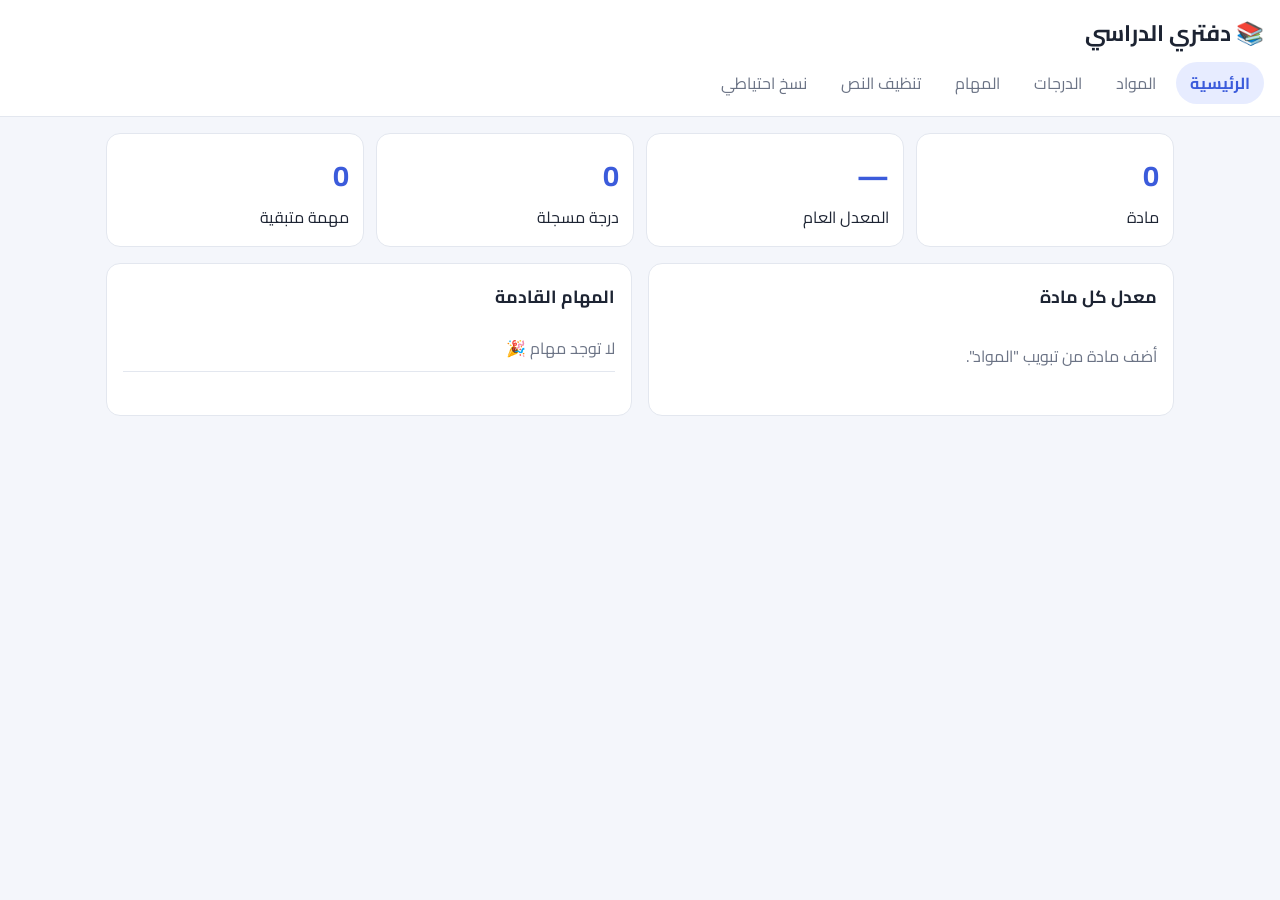
==== index.html @ ba9af7e9 "Add study notebook site: courses, grades, tasks, text cleaner, backup Co-Authored-By: Claude Opus 5." ====
<!doctype html>
<html lang="ar" dir="rtl">
<head>
  <meta charset="utf-8">
  <meta name="viewport" content="width=device-width, initial-scale=1">
  <title>دفتري الدراسي</title>
  <link href="https://fonts.googleapis.com/css2?family=Cairo:wght@400;600;700&display=swap" rel="stylesheet">
  <link rel="stylesheet" href="style.css">
</head>
<body>
  <header class="top">
    <h1>📚 دفتري الدراسي</h1>
    <nav class="tabs">
      <button class="tab active" data-tab="dashboard">الرئيسية</button>
      <button class="tab" data-tab="courses">المواد</button>
      <button class="tab" data-tab="grades">الدرجات</button>
      <button class="tab" data-tab="tasks">المهام</button>
      <button class="tab" data-tab="cleaner">تنظيف النص</button>
      <button class="tab" data-tab="backup">نسخ احتياطي</button>
    </nav>
  </header>
  <main>
    <section id="dashboard" class="panel active">
      <div class="stats">
        <div class="stat"><span class="num" id="st-courses">0</span><span>مادة</span></div>
        <div class="stat"><span class="num" id="st-avg">—</span><span>المعدل العام</span></div>
        <div class="stat"><span class="num" id="st-grades">0</span><span>درجة مسجلة</span></div>
        <div class="stat"><span class="num" id="st-tasks">0</span><span>مهمة متبقية</span></div>
      </div>
      <div class="grid2">
        <div class="card"><h2>معدل كل مادة</h2><div id="course-bars" class="bars"></div></div>
        <div class="card"><h2>المهام القادمة</h2><ul id="upcoming" class="list"></ul></div>
      </div>
    </section>

    <section id="courses" class="panel">
      <form id="course-form" class="card form">
        <h2>إضافة مادة</h2>
        <input type="hidden" name="id">
        <label>اسم المادة <input name="name" required></label>
        <label>المدرّس <input name="teacher"></label>
        <label>الساعات / الوحدات <input name="credits" type="number" min="0" step="0.5" value="3"></label>
        <label>ملاحظات <input name="notes"></label>
        <div class="actions"><button type="submit" class="btn">حفظ</button><button type="reset" class="btn ghost">إلغاء</button></div>
      </form>
      <div class="card"><table id="course-table"><thead><tr><th>المادة</th><th>المدرّس</th><th>الساعات</th><th>المعدل</th><th></th></tr></thead><tbody></tbody></table></div>
    </section>

    <section id="grades" class="panel">
      <form id="grade-form" class="card form">
        <h2>إضافة درجة</h2>
        <input type="hidden" name="id">
        <label>المادة <select name="courseId" required class="course-select"></select></label>
        <label>النوع / العنوان <input name="title" required placeholder="امتحان شهري، كويز..."></label>
        <label>الدرجة <input name="score" type="number" step="0.01" min="0" required></label>
        <label>من <input name="max" type="number" step="0.01" min="0.01" value="100" required></label>
        <label>التاريخ <input name="date" type="date"></label>
        <div class="actions"><button type="submit" class="btn">حفظ</button><button type="reset" class="btn ghost">إلغاء</button></div>
      </form>
      <div class="card">
        <label class="filter">تصفية حسب المادة <select id="grade-filter" class="course-select" data-all="1"></select></label>
        <table id="grade-table"><thead><tr><th>المادة</th><th>العنوان</th><th>الدرجة</th><th>النسبة</th><th>التاريخ</th><th></th></tr></thead><tbody></tbody></table>
      </div>
    </section>

    <section id="tasks" class="panel">
      <form id="task-form" class="card form">
        <h2>إضافة مهمة / واجب</h2>
        <input type="hidden" name="id">
        <label>المادة <select name="courseId" class="course-select" data-none="1"></select></label>
        <label>المهمة <input name="title" required></label>
        <label>موعد التسليم <input name="due" type="date"></label>
        <div class="actions"><button type="submit" class="btn">حفظ</button><button type="reset" class="btn ghost">إلغاء</button></div>
      </form>
      <div class="card"><ul id="task-list" class="list tasks"></ul></div>
    </section>

    <section id="cleaner" class="panel">
      <div class="card">
        <h2>تنظيف النص من الرموز المخفية</h2>
        <p class="muted">يحذف الحروف غير المرئية (مسافات صفرية العرض، علامات اتجاه، BOM، شرطات ناعمة…) اللي بتيجي مع النصوص المنسوخة من المواقع أو أدوات الذكاء الاصطناعي، ويوحّد المسافات وعلامات التنصيص، ويشيل رموز Markdown لو حبيت.</p>
        <div class="opts">
          <label><input type="checkbox" id="o-invisible" checked> حذف الحروف المخفية</label>
          <label><input type="checkbox" id="o-spaces" checked> توحيد المسافات</label>
          <label><input type="checkbox" id="o-quotes" checked> توحيد علامات التنصيص والشرطات</label>
          <label><input type="checkbox" id="o-markdown"> حذف رموز Markdown (** # - `)</label>
          <label><input type="checkbox" id="o-emoji"> حذف الإيموجي</label>
          <label><input type="checkbox" id="o-tatweel"> حذف التطويل (ـ)</label>
        </div>
        <div class="grid2">
          <label>النص الأصلي<textarea id="c-in" rows="12" placeholder="الصق النص هنا..."></textarea></label>
          <label>النص بعد التنظيف<textarea id="c-out" rows="12" readonly></textarea></label>
        </div>
        <div class="actions">
          <button class="btn" id="c-run">نظّف</button>
          <button class="btn ghost" id="c-copy">نسخ النتيجة</button>
          <span id="c-report" class="muted"></span>
        </div>
      </div>
    </section>

    <section id="backup" class="panel">
      <div class="card">
        <h2>النسخ الاحتياطي</h2>
        <p class="muted">البيانات تُحفظ تلقائياً في المتصفح على جهازك. نزّل نسخة احتياطية حتى لا تضيع إذا مسحت بيانات المتصفح.</p>
        <div class="actions">
          <button class="btn" id="b-json">تنزيل نسخة (JSON)</button>
          <button class="btn ghost" id="b-csv">تصدير الدرجات (CSV / Excel)</button>
          <label class="btn ghost">استيراد نسخة<input type="file" id="b-import" accept=".json" hidden></label>
          <button class="btn danger" id="b-clear">مسح كل البيانات</button>
        </div>
      </div>
    </section>
  </main>
  <div id="toast" class="toast"></div>
  <script src="app.js"></script>
</body>
</html>
---- style.css ----
:root {
  --bg: #f4f6fb; --card: #fff; --text: #1d2433; --muted: #6b7385;
  --line: #e3e7ef; --accent: #3b5bdb; --accent-soft: #e7ecff;
  --good: #2f9e44; --mid: #e8890c; --bad: #e03131;
}
@media (prefers-color-scheme: dark) {
  :root { --bg: #12151c; --card: #1b2029; --text: #e6e9f0; --muted: #9aa3b5;
    --line: #2b3240; --accent: #7b93ff; --accent-soft: #252d45; }
}
* { box-sizing: border-box; }
body { margin: 0; font-family: "Cairo", system-ui, sans-serif; background: var(--bg); color: var(--text); }
.top { background: var(--card); border-bottom: 1px solid var(--line); padding: 12px 16px; position: sticky; top: 0; z-index: 5; }
.top h1 { margin: 0 0 8px; font-size: 1.4rem; }
.tabs { display: flex; gap: 6px; overflow-x: auto; }
.tab { border: 0; background: transparent; color: var(--muted); font: inherit; padding: 6px 14px; border-radius: 999px; cursor: pointer; white-space: nowrap; }
.tab.active { background: var(--accent-soft); color: var(--accent); font-weight: 700; }
main { max-width: 1100px; margin: 0 auto; padding: 16px; }
.panel { display: none; } .panel.active { display: block; }
.card { background: var(--card); border: 1px solid var(--line); border-radius: 14px; padding: 16px; margin-bottom: 16px; overflow-x: auto; }
.card h2 { margin: 0 0 12px; font-size: 1.1rem; }
.stats { display: grid; grid-template-columns: repeat(auto-fit, minmax(150px, 1fr)); gap: 12px; margin-bottom: 16px; }
.stat { background: var(--card); border: 1px solid var(--line); border-radius: 14px; padding: 14px; display: flex; flex-direction: column; }
.stat .num { font-size: 1.8rem; font-weight: 700; color: var(--accent); }
.grid2 { display: grid; grid-template-columns: repeat(auto-fit, minmax(300px, 1fr)); gap: 16px; }
.form { display: grid; grid-template-columns: repeat(auto-fit, minmax(180px, 1fr)); gap: 10px 14px; align-items: end; }
.form h2, .form .actions { grid-column: 1 / -1; }
label { display: flex; flex-direction: column; gap: 4px; font-size: .9rem; color: var(--muted); }
input, select, textarea { font: inherit; color: var(--text); background: var(--bg); border: 1px solid var(--line); border-radius: 8px; padding: 8px 10px; }
textarea { resize: vertical; width: 100%; }
.actions { display: flex; flex-wrap: wrap; gap: 8px; align-items: center; margin-top: 8px; }
.btn { font: inherit; border: 1px solid var(--accent); background: var(--accent); color: #fff; padding: 7px 16px; border-radius: 8px; cursor: pointer; display: inline-block; }
.btn.ghost { background: transparent; color: var(--accent); }
.btn.danger { background: transparent; border-color: var(--bad); color: var(--bad); }
.btn.sm { padding: 2px 10px; font-size: .85rem; }
table { width: 100%; border-collapse: collapse; }
th, td { text-align: start; padding: 8px; border-bottom: 1px solid var(--line); white-space: nowrap; }
th { color: var(--muted); font-weight: 600; font-size: .9rem; }
.list { list-style: none; margin: 0; padding: 0; }
.list li { padding: 8px 0; border-bottom: 1px solid var(--line); display: flex; gap: 8px; align-items: center; }
.list li .grow { flex: 1; }
.tasks li.done .grow { text-decoration: line-through; color: var(--muted); }
.tag { font-size: .8rem; background: var(--accent-soft); color: var(--accent); padding: 1px 8px; border-radius: 999px; }
.late { color: var(--bad); font-weight: 600; }
.bars .row { margin-bottom: 10px; }
.bars .lbl { display: flex; justify-content: space-between; font-size: .9rem; }
.bars .track { height: 10px; background: var(--line); border-radius: 99px; overflow: hidden; }
.bars .fill { height: 100%; border-radius: 99px; }
.good { color: var(--good); } .mid { color: var(--mid); } .bad { color: var(--bad); }
.muted { color: var(--muted); }
.opts { display: flex; flex-wrap: wrap; gap: 8px 18px; margin-bottom: 12px; }
.opts label { flex-direction: row; align-items: center; color: var(--text); }
.filter { max-width: 260px; margin-bottom: 8px; }
.empty { color: var(--muted); padding: 12px 0; }
.toast { position: fixed; bottom: 20px; left: 50%; transform: translateX(-50%); background: var(--text); color: var(--bg); padding: 8px 18px; border-radius: 8px; opacity: 0; transition: opacity .2s; pointer-events: none; }
.toast.show { opacity: 1; }
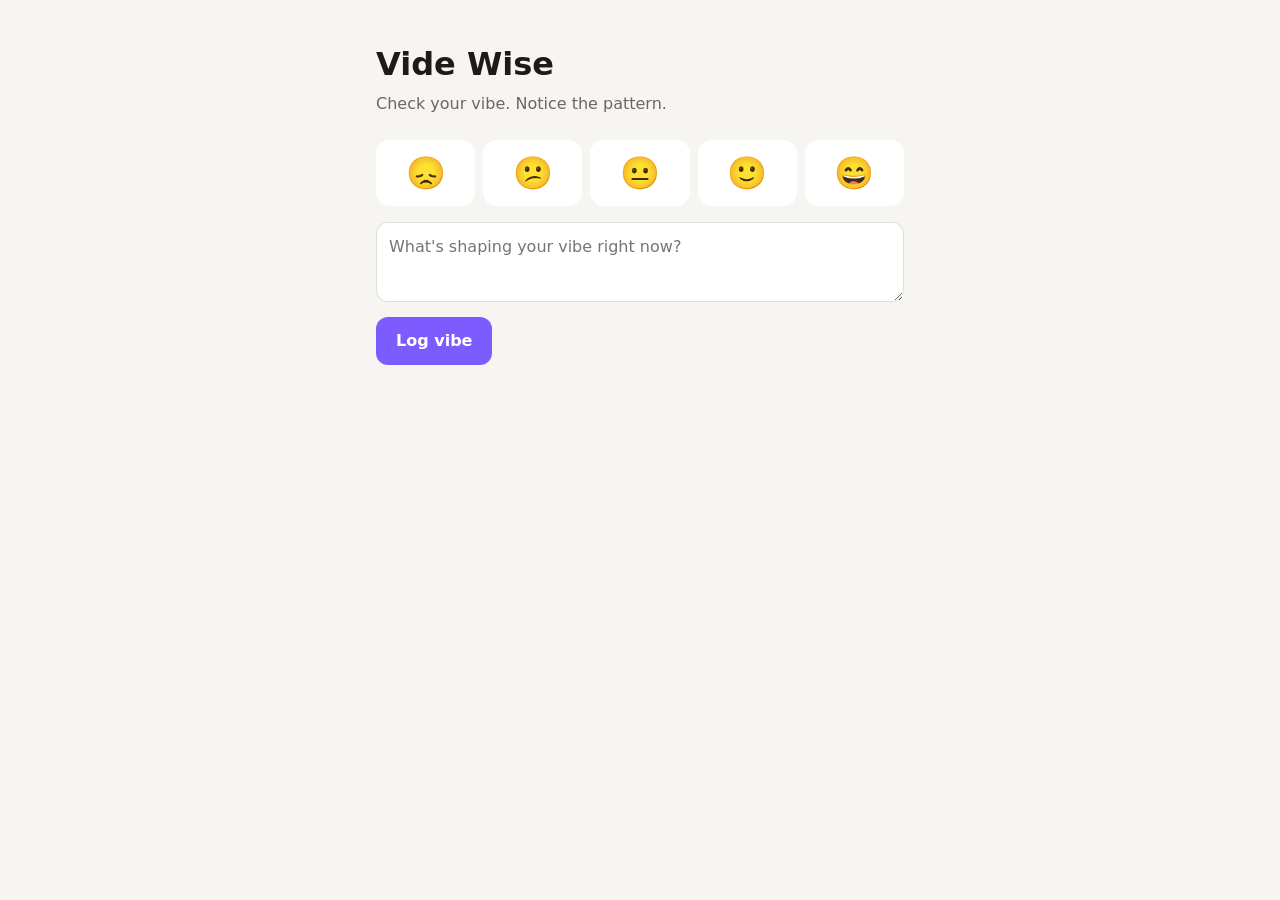
==== commit cb34eb68: "Add Vide Wise vibe tracker page Co-Authored-By: Claude Opus 5.5 <noreply@anthropic.com> Claude-Sessi" ====
--- a/index.html
+++ b/index.html
@@ -1,118 +1,42 @@
 <!doctype html>
-<html lang="ar" dir="rtl">
+<html lang="en">
 <head>
-  <meta charset="utf-8">
-  <meta name="viewport" content="width=device-width, initial-scale=1">
-  <title>دفتري الدراسي</title>
-  <link href="https://fonts.googleapis.com/css2?family=Cairo:wght@400;600;700&display=swap" rel="stylesheet">
-  <link rel="stylesheet" href="style.css">
+<meta charset="utf-8">
+<meta name="viewport" content="width=device-width,initial-scale=1">
+<title>Vide Wise</title>
+<style>
+:root{--bg:#f7f5f2;--fg:#1d1b19;--muted:#6b665f;--card:#fff;--accent:#7c5cff}
+@media (prefers-color-scheme:dark){:root{--bg:#141312;--fg:#eeeae4;--muted:#9a948b;--card:#1f1d1b;--accent:#a08bff}}
+*{box-sizing:border-box}body{margin:0;background:var(--bg);color:var(--fg);font:16px/1.5 system-ui,sans-serif}
+main{max-width:560px;margin:0 auto;padding:40px 16px}
+h1{margin:0 0 4px;font-size:2rem}p.sub{color:var(--muted);margin:0 0 24px}
+.moods{display:grid;grid-template-columns:repeat(5,1fr);gap:8px}
+.moods button{font-size:2rem;padding:12px 0;border:2px solid transparent;border-radius:14px;background:var(--card);cursor:pointer}
+.moods button.on{border-color:var(--accent)}
+textarea{width:100%;margin:16px 0 8px;padding:12px;border-radius:12px;border:1px solid #8884;background:var(--card);color:var(--fg);font:inherit;min-height:80px}
+#save{background:var(--accent);color:#fff;border:0;border-radius:12px;padding:12px 20px;font:inherit;font-weight:600;cursor:pointer}
+ul{list-style:none;padding:0;margin:32px 0 0}li{background:var(--card);border-radius:12px;padding:12px 14px;margin-bottom:8px;display:flex;gap:12px}
+li .e{font-size:1.6rem}li small{color:var(--muted);display:block}
+</style>
 </head>
 <body>
-  <header class="top">
-    <h1>📚 دفتري الدراسي</h1>
-    <nav class="tabs">
-      <button class="tab active" data-tab="dashboard">الرئيسية</button>
-      <button class="tab" data-tab="courses">المواد</button>
-      <button class="tab" data-tab="grades">الدرجات</button>
-      <button class="tab" data-tab="tasks">المهام</button>
-      <button class="tab" data-tab="cleaner">تنظيف النص</button>
-      <button class="tab" data-tab="backup">نسخ احتياطي</button>
-    </nav>
-  </header>
-  <main>
-    <section id="dashboard" class="panel active">
-      <div class="stats">
-        <div class="stat"><span class="num" id="st-courses">0</span><span>مادة</span></div>
-        <div class="stat"><span class="num" id="st-avg">—</span><span>المعدل العام</span></div>
-        <div class="stat"><span class="num" id="st-grades">0</span><span>درجة مسجلة</span></div>
-        <div class="stat"><span class="num" id="st-tasks">0</span><span>مهمة متبقية</span></div>
-      </div>
-      <div class="grid2">
-        <div class="card"><h2>معدل كل مادة</h2><div id="course-bars" class="bars"></div></div>
-        <div class="card"><h2>المهام القادمة</h2><ul id="upcoming" class="list"></ul></div>
-      </div>
-    </section>
-
-    <section id="courses" class="panel">
-      <form id="course-form" class="card form">
-        <h2>إضافة مادة</h2>
-        <input type="hidden" name="id">
-        <label>اسم المادة <input name="name" required></label>
-        <label>المدرّس <input name="teacher"></label>
-        <label>الساعات / الوحدات <input name="credits" type="number" min="0" step="0.5" value="3"></label>
-        <label>ملاحظات <input name="notes"></label>
-        <div class="actions"><button type="submit" class="btn">حفظ</button><button type="reset" class="btn ghost">إلغاء</button></div>
-      </form>
-      <div class="card"><table id="course-table"><thead><tr><th>المادة</th><th>المدرّس</th><th>الساعات</th><th>المعدل</th><th></th></tr></thead><tbody></tbody></table></div>
-    </section>
-
-    <section id="grades" class="panel">
-      <form id="grade-form" class="card form">
-        <h2>إضافة درجة</h2>
-        <input type="hidden" name="id">
-        <label>المادة <select name="courseId" required class="course-select"></select></label>
-        <label>النوع / العنوان <input name="title" required placeholder="امتحان شهري، كويز..."></label>
-        <label>الدرجة <input name="score" type="number" step="0.01" min="0" required></label>
-        <label>من <input name="max" type="number" step="0.01" min="0.01" value="100" required></label>
-        <label>التاريخ <input name="date" type="date"></label>
-        <div class="actions"><button type="submit" class="btn">حفظ</button><button type="reset" class="btn ghost">إلغاء</button></div>
-      </form>
-      <div class="card">
-        <label class="filter">تصفية حسب المادة <select id="grade-filter" class="course-select" data-all="1"></select></label>
-        <table id="grade-table"><thead><tr><th>المادة</th><th>العنوان</th><th>الدرجة</th><th>النسبة</th><th>التاريخ</th><th></th></tr></thead><tbody></tbody></table>
-      </div>
-    </section>
-
-    <section id="tasks" class="panel">
-      <form id="task-form" class="card form">
-        <h2>إضافة مهمة / واجب</h2>
-        <input type="hidden" name="id">
-        <label>المادة <select name="courseId" class="course-select" data-none="1"></select></label>
-        <label>المهمة <input name="title" required></label>
-        <label>موعد التسليم <input name="due" type="date"></label>
-        <div class="actions"><button type="submit" class="btn">حفظ</button><button type="reset" class="btn ghost">إلغاء</button></div>
-      </form>
-      <div class="card"><ul id="task-list" class="list tasks"></ul></div>
-    </section>
-
-    <section id="cleaner" class="panel">
-      <div class="card">
-        <h2>تنظيف النص من الرموز المخفية</h2>
-        <p class="muted">يحذف الحروف غير المرئية (مسافات صفرية العرض، علامات اتجاه، BOM، شرطات ناعمة…) اللي بتيجي مع النصوص المنسوخة من المواقع أو أدوات الذكاء الاصطناعي، ويوحّد المسافات وعلامات التنصيص، ويشيل رموز Markdown لو حبيت.</p>
-        <div class="opts">
-          <label><input type="checkbox" id="o-invisible" checked> حذف الحروف المخفية</label>
-          <label><input type="checkbox" id="o-spaces" checked> توحيد المسافات</label>
-          <label><input type="checkbox" id="o-quotes" checked> توحيد علامات التنصيص والشرطات</label>
-          <label><input type="checkbox" id="o-markdown"> حذف رموز Markdown (** # - `)</label>
-          <label><input type="checkbox" id="o-emoji"> حذف الإيموجي</label>
-          <label><input type="checkbox" id="o-tatweel"> حذف التطويل (ـ)</label>
-        </div>
-        <div class="grid2">
-          <label>النص الأصلي<textarea id="c-in" rows="12" placeholder="الصق النص هنا..."></textarea></label>
-          <label>النص بعد التنظيف<textarea id="c-out" rows="12" readonly></textarea></label>
-        </div>
-        <div class="actions">
-          <button class="btn" id="c-run">نظّف</button>
-          <button class="btn ghost" id="c-copy">نسخ النتيجة</button>
-          <span id="c-report" class="muted"></span>
-        </div>
-      </div>
-    </section>
-
-    <section id="backup" class="panel">
-      <div class="card">
-        <h2>النسخ الاحتياطي</h2>
-        <p class="muted">البيانات تُحفظ تلقائياً في المتصفح على جهازك. نزّل نسخة احتياطية حتى لا تضيع إذا مسحت بيانات المتصفح.</p>
-        <div class="actions">
-          <button class="btn" id="b-json">تنزيل نسخة (JSON)</button>
-          <button class="btn ghost" id="b-csv">تصدير الدرجات (CSV / Excel)</button>
-          <label class="btn ghost">استيراد نسخة<input type="file" id="b-import" accept=".json" hidden></label>
-          <button class="btn danger" id="b-clear">مسح كل البيانات</button>
-        </div>
-      </div>
-    </section>
-  </main>
-  <div id="toast" class="toast"></div>
-  <script src="app.js"></script>
+<main>
+<h1>Vide Wise</h1>
+<p class="sub">Check your vibe. Notice the pattern.</p>
+<div class="moods" id="moods"></div>
+<textarea id="note" placeholder="What's shaping your vibe right now?"></textarea>
+<button id="save">Log vibe</button>
+<ul id="log"></ul>
+</main>
+<script>
+const M=["😞","😕","😐","🙂","😄"];let pick=null;
+const get=()=>{try{return JSON.parse(localStorage.vw||"[]")}catch{return[]}};
+const put=v=>{try{localStorage.vw=JSON.stringify(v)}catch{}};
+const moods=document.getElementById("moods");
+M.forEach((e,i)=>{const b=document.createElement("button");b.textContent=e;b.onclick=()=>{pick=i;[...moods.children].forEach((c,j)=>c.classList.toggle("on",j===i))};moods.append(b)});
+function render(){document.getElementById("log").innerHTML=get().map(x=>`<li><span class="e">${M[x.m]}</span><div>${x.n.replace(/[<&]/g,c=>c=="<"?"&lt;":"&amp;")||"<i>no note</i>"}<small>${new Date(x.t).toLocaleString()}</small></div></li>`).join("")}
+document.getElementById("save").onclick=()=>{if(pick===null)return alert("Pick a vibe first");const n=document.getElementById("note");put([{m:pick,n:n.value.trim(),t:Date.now()},...get()]);n.value="";render()};
+render();
+</script>
 </body>
 </html>
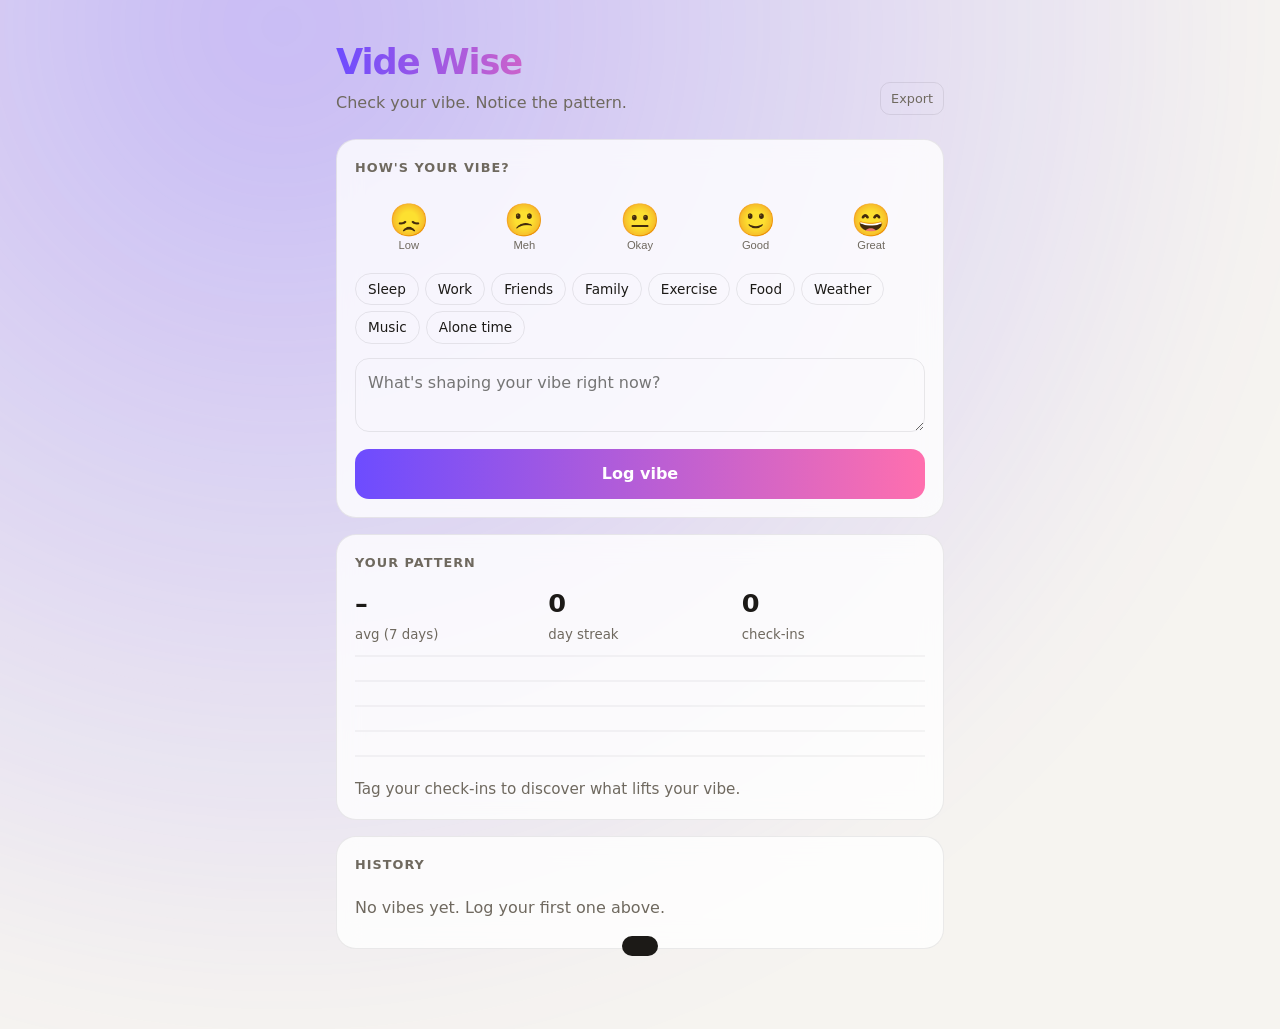
==== commit b0d3049f: "Upgrade Vide Wise: tags, stats, streak, trend chart, insights, export Co-Authored-By: Claude Opus 5." ====
--- a/index.html
+++ b/index.html
@@ -5,38 +5,117 @@
 <meta name="viewport" content="width=device-width,initial-scale=1">
 <title>Vide Wise</title>
 <style>
-:root{--bg:#f7f5f2;--fg:#1d1b19;--muted:#6b665f;--card:#fff;--accent:#7c5cff}
-@media (prefers-color-scheme:dark){:root{--bg:#141312;--fg:#eeeae4;--muted:#9a948b;--card:#1f1d1b;--accent:#a08bff}}
-*{box-sizing:border-box}body{margin:0;background:var(--bg);color:var(--fg);font:16px/1.5 system-ui,sans-serif}
-main{max-width:560px;margin:0 auto;padding:40px 16px}
-h1{margin:0 0 4px;font-size:2rem}p.sub{color:var(--muted);margin:0 0 24px}
+:root{--bg:#f6f4f0;--fg:#1c1a17;--muted:#6f695f;--card:#ffffffcc;--line:#00000014;--accent:#6d4cff;--accent2:#ff6fae}
+@media (prefers-color-scheme:dark){:root{--bg:#100f14;--fg:#efebe5;--muted:#9a948b;--card:#1d1b24cc;--line:#ffffff14;--accent:#9b85ff;--accent2:#ff8cc0}}
+*{box-sizing:border-box}html,body{margin:0}
+body{background:var(--bg);color:var(--fg);font:16px/1.5 system-ui,-apple-system,"Segoe UI",sans-serif;min-height:100vh;transition:background .6s}
+#glow{position:fixed;inset:-20vmax;z-index:-1;filter:blur(80px);opacity:.35;transition:background .8s}
+main{max-width:640px;margin:0 auto;padding:36px 16px 64px}
+header{display:flex;justify-content:space-between;align-items:end;gap:12px;margin-bottom:24px}
+h1{margin:0;font-size:2.2rem;letter-spacing:-.03em;background:linear-gradient(90deg,var(--accent),var(--accent2));-webkit-background-clip:text;background-clip:text;color:transparent}
+.sub{color:var(--muted);margin:2px 0 0}
+.card{background:var(--card);backdrop-filter:blur(12px);border:1px solid var(--line);border-radius:20px;padding:18px;margin-bottom:16px}
+h2{font-size:.8rem;text-transform:uppercase;letter-spacing:.08em;color:var(--muted);margin:0 0 12px}
 .moods{display:grid;grid-template-columns:repeat(5,1fr);gap:8px}
-.moods button{font-size:2rem;padding:12px 0;border:2px solid transparent;border-radius:14px;background:var(--card);cursor:pointer}
-.moods button.on{border-color:var(--accent)}
-textarea{width:100%;margin:16px 0 8px;padding:12px;border-radius:12px;border:1px solid #8884;background:var(--card);color:var(--fg);font:inherit;min-height:80px}
-#save{background:var(--accent);color:#fff;border:0;border-radius:12px;padding:12px 20px;font:inherit;font-weight:600;cursor:pointer}
-ul{list-style:none;padding:0;margin:32px 0 0}li{background:var(--card);border-radius:12px;padding:12px 14px;margin-bottom:8px;display:flex;gap:12px}
-li .e{font-size:1.6rem}li small{color:var(--muted);display:block}
+.moods button{font-size:2rem;padding:10px 0 6px;border:2px solid transparent;border-radius:16px;background:transparent;cursor:pointer;transition:transform .15s,border-color .15s;color:var(--fg)}
+.moods button span{display:block;font-size:.7rem;color:var(--muted)}
+.moods button:hover{transform:translateY(-3px)}
+.moods button.on{border-color:var(--accent);transform:scale(1.06)}
+.tags{display:flex;flex-wrap:wrap;gap:6px;margin-top:14px}
+.tags button{border:1px solid var(--line);background:transparent;color:var(--fg);border-radius:999px;padding:5px 12px;font:inherit;font-size:.85rem;cursor:pointer}
+.tags button.on{background:var(--accent);border-color:var(--accent);color:#fff}
+textarea{width:100%;margin:14px 0 10px;padding:12px;border-radius:14px;border:1px solid var(--line);background:transparent;color:var(--fg);font:inherit;min-height:70px;resize:vertical}
+.primary{width:100%;background:linear-gradient(90deg,var(--accent),var(--accent2));color:#fff;border:0;border-radius:14px;padding:13px;font:inherit;font-weight:700;cursor:pointer}
+.stats{display:grid;grid-template-columns:repeat(3,1fr);gap:10px}
+.stat b{display:block;font-size:1.6rem}.stat small{color:var(--muted)}
+svg{width:100%;height:120px;display:block}
+.insight{margin:12px 0 0;color:var(--muted);font-size:.95rem}
+ul{list-style:none;padding:0;margin:0}
+li{display:flex;gap:12px;padding:10px 0;border-top:1px solid var(--line);align-items:start}
+li:first-child{border-top:0}li .e{font-size:1.6rem}li small{color:var(--muted);display:block}
+li .t{font-size:.75rem;color:var(--accent)}li .x{margin-left:auto;background:none;border:0;color:var(--muted);cursor:pointer;font-size:1.1rem}
+.ghost{background:none;border:1px solid var(--line);color:var(--muted);border-radius:10px;padding:6px 10px;font:inherit;font-size:.8rem;cursor:pointer}
+#toast{position:fixed;left:50%;bottom:24px;transform:translateX(-50%) translateY(80px);background:var(--fg);color:var(--bg);padding:10px 18px;border-radius:999px;transition:transform .3s}
+#toast.show{transform:translateX(-50%) translateY(0)}
 </style>
 </head>
 <body>
+<div id="glow"></div>
 <main>
-<h1>Vide Wise</h1>
-<p class="sub">Check your vibe. Notice the pattern.</p>
+<header><div><h1>Vide Wise</h1><p class="sub">Check your vibe. Notice the pattern.</p></div><button class="ghost" id="export">Export</button></header>
+
+<section class="card">
+<h2>How's your vibe?</h2>
 <div class="moods" id="moods"></div>
+<div class="tags" id="tags"></div>
 <textarea id="note" placeholder="What's shaping your vibe right now?"></textarea>
-<button id="save">Log vibe</button>
+<button class="primary" id="save">Log vibe</button>
+</section>
+
+<section class="card">
+<h2>Your pattern</h2>
+<div class="stats">
+<div class="stat"><b id="sAvg">–</b><small>avg (7 days)</small></div>
+<div class="stat"><b id="sStreak">0</b><small>day streak</small></div>
+<div class="stat"><b id="sCount">0</b><small>check-ins</small></div>
+</div>
+<svg id="chart" viewBox="0 0 300 120" preserveAspectRatio="none"></svg>
+<p class="insight" id="insight">Log a few vibes to see insights.</p>
+</section>
+
+<section class="card">
+<h2>History</h2>
 <ul id="log"></ul>
+</section>
 </main>
+<div id="toast"></div>
 <script>
-const M=["😞","😕","😐","🙂","😄"];let pick=null;
+const M=[["😞","Low","#5b6b8c"],["😕","Meh","#7a7fa8"],["😐","Okay","#a49b8a"],["🙂","Good","#e2a24a"],["😄","Great","#ff6fae"]];
+const T=["Sleep","Work","Friends","Family","Exercise","Food","Weather","Music","Alone time"];
+let pick=null,tags=new Set();
+const $=id=>document.getElementById(id);
 const get=()=>{try{return JSON.parse(localStorage.vw||"[]")}catch{return[]}};
 const put=v=>{try{localStorage.vw=JSON.stringify(v)}catch{}};
-const moods=document.getElementById("moods");
-M.forEach((e,i)=>{const b=document.createElement("button");b.textContent=e;b.onclick=()=>{pick=i;[...moods.children].forEach((c,j)=>c.classList.toggle("on",j===i))};moods.append(b)});
-function render(){document.getElementById("log").innerHTML=get().map(x=>`<li><span class="e">${M[x.m]}</span><div>${x.n.replace(/[<&]/g,c=>c=="<"?"&lt;":"&amp;")||"<i>no note</i>"}<small>${new Date(x.t).toLocaleString()}</small></div></li>`).join("")}
-document.getElementById("save").onclick=()=>{if(pick===null)return alert("Pick a vibe first");const n=document.getElementById("note");put([{m:pick,n:n.value.trim(),t:Date.now()},...get()]);n.value="";render()};
-render();
+const esc=s=>s.replace(/[<>&"]/g,c=>({"<":"&lt;",">":"&gt;","&":"&amp;",'"':"&quot;"}[c]));
+const day=t=>new Date(t).toDateString();
+function toast(m){const e=$("toast");e.textContent=m;e.classList.add("show");setTimeout(()=>e.classList.remove("show"),1800)}
+function glow(i){const c=i==null?"#6d4cff":M[i][2];$("glow").style.background=`radial-gradient(circle at 30% 20%,${c},transparent 60%)`}
+
+M.forEach(([e,l],i)=>{const b=document.createElement("button");b.innerHTML=`${e}<span>${l}</span>`;b.onclick=()=>{pick=i;[...$("moods").children].forEach((c,j)=>c.classList.toggle("on",j===i));glow(i)};$("moods").append(b)});
+T.forEach(t=>{const b=document.createElement("button");b.textContent=t;b.onclick=()=>{tags.has(t)?tags.delete(t):tags.add(t);b.classList.toggle("on")};$("tags").append(b)});
+
+function stats(d){
+ $("sCount").textContent=d.length;
+ const wk=d.filter(x=>Date.now()-x.t<7*864e5);
+ $("sAvg").textContent=wk.length?M[Math.round(wk.reduce((a,x)=>a+x.m,0)/wk.length)][0]:"–";
+ const days=new Set(d.map(x=>day(x.t)));let s=0,c=new Date();
+ if(!days.has(c.toDateString()))c.setDate(c.getDate()-1);
+ while(days.has(c.toDateString())){s++;c.setDate(c.getDate()-1)}
+ $("sStreak").textContent=s;
+ // chart: daily average for last 14 days
+ const pts=[];for(let i=13;i>=0;i--){const dt=new Date();dt.setDate(dt.getDate()-i);const v=d.filter(x=>day(x.t)===dt.toDateString());pts.push(v.length?v.reduce((a,x)=>a+x.m,0)/v.length:null)}
+ const xy=pts.map((v,i)=>v==null?null:[i*300/13,110-v*25]).filter(Boolean);
+ const path=xy.map((p,i)=>(i?"L":"M")+p.join(",")).join("");
+ $("chart").innerHTML=`<defs><linearGradient id="g" x1="0" x2="1"><stop offset="0" stop-color="var(--accent)"/><stop offset="1" stop-color="var(--accent2)"/></linearGradient></defs>`+
+  [0,1,2,3,4].map(i=>`<line x1="0" x2="300" y1="${110-i*25}" y2="${110-i*25}" stroke="var(--line)"/>`).join("")+
+  (xy.length>1?`<path d="${path}" fill="none" stroke="url(#g)" stroke-width="3" stroke-linecap="round" stroke-linejoin="round" vector-effect="non-scaling-stroke"/>`:"")+
+  xy.map(p=>`<circle cx="${p[0]}" cy="${p[1]}" r="3.5" fill="var(--accent)"/>`).join("");
+ // insight: tag with best/worst average
+ const by={};d.forEach(x=>(x.g||[]).forEach(t=>(by[t]=by[t]||[]).push(x.m)));
+ const r=Object.entries(by).filter(([,v])=>v.length>=2).map(([t,v])=>[t,v.reduce((a,b)=>a+b,0)/v.length]).sort((a,b)=>b[1]-a[1]);
+ $("insight").textContent=r.length>=2?`✨ Your vibe is best around “${r[0][0]}” and lowest around “${r.at(-1)[0]}”.`:r.length?`✨ “${r[0][0]}” averages ${M[Math.round(r[0][1])][1].toLowerCase()}. Keep tagging for more insights.`:"Tag your check-ins to discover what lifts your vibe.";
+}
+function render(){
+ const d=get();stats(d);
+ $("log").innerHTML=d.length?d.slice(0,50).map((x,i)=>`<li><span class="e">${M[x.m][0]}</span><div>${x.n?esc(x.n):"<i>no note</i>"}${x.g&&x.g.length?`<div class="t">${x.g.map(esc).join(" · ")}</div>`:""}<small>${new Date(x.t).toLocaleString()}</small></div><button class="x" data-i="${i}" aria-label="Delete">×</button></li>`).join(""):'<li style="color:var(--muted)">No vibes yet. Log your first one above.</li>';
+}
+$("log").onclick=e=>{const i=e.target.dataset.i;if(i==null)return;const d=get();d.splice(+i,1);put(d);render();toast("Deleted")};
+$("save").onclick=()=>{if(pick===null)return toast("Pick a vibe first");
+ put([{m:pick,n:$("note").value.trim(),g:[...tags],t:Date.now()},...get()]);
+ $("note").value="";tags.clear();[...$("tags").children].forEach(b=>b.classList.remove("on"));
+ render();toast(pick>=3?"Nice vibe ✨":"Logged. Be kind to yourself 💜")};
+$("export").onclick=()=>{const a=document.createElement("a");a.href=URL.createObjectURL(new Blob([JSON.stringify(get(),null,2)],{type:"application/json"}));a.download="vide-wise.json";a.click()};
+glow(null);render();
 </script>
 </body>
 </html>
